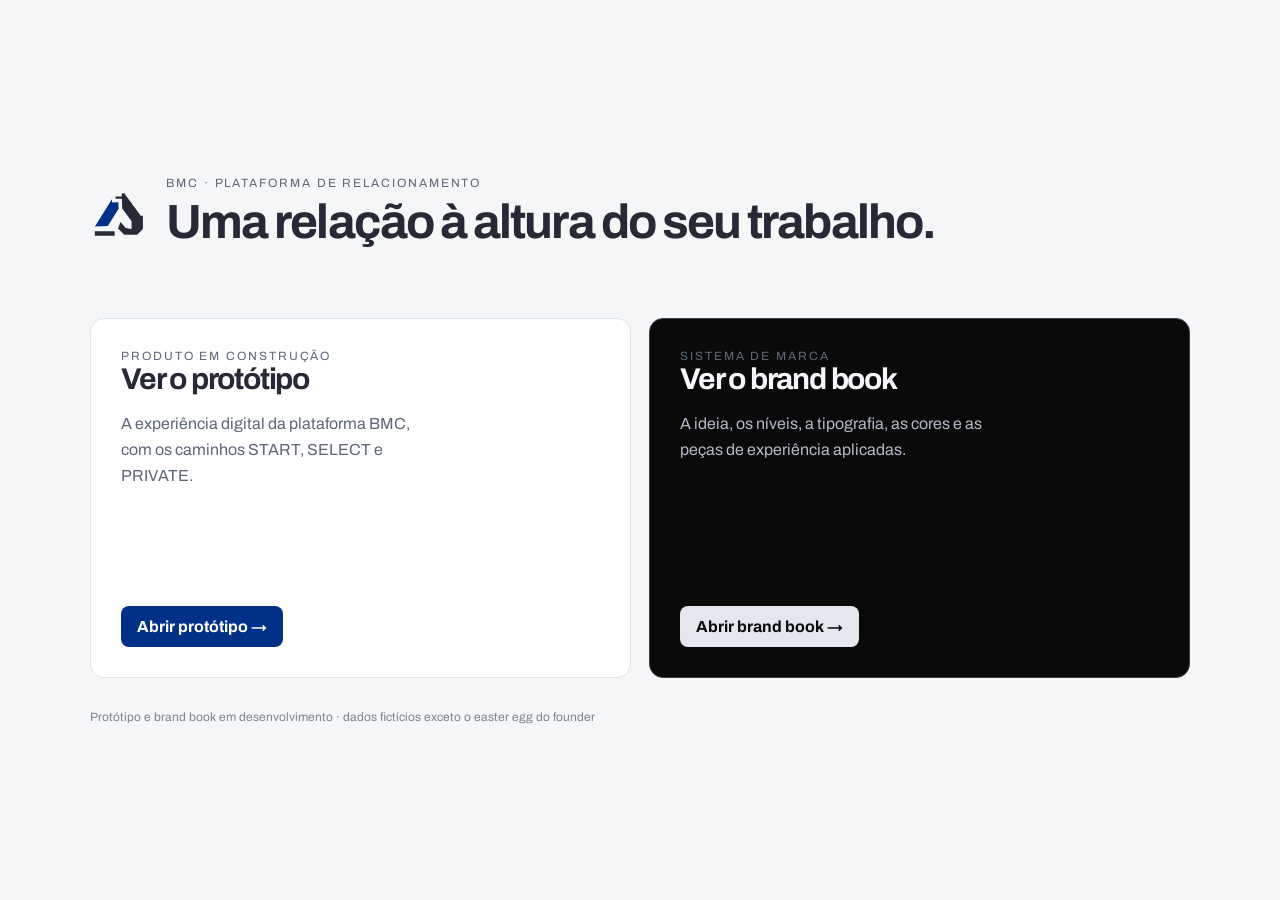
==== index.html @ 607b509d "Protótipo navegável e brand book público da plataforma BMC START · SELECT · PRIVATE Co-Authored-By: " ====
<!doctype html>
<html lang="pt-BR">
<head>
  <meta charset="utf-8"><meta name="viewport" content="width=device-width, initial-scale=1">
  <title>Plataforma de relacionamento BMC</title>
  <link rel="preconnect" href="https://fonts.googleapis.com"><link rel="preconnect" href="https://fonts.gstatic.com" crossorigin>
  <link href="https://fonts.googleapis.com/css2?family=Archivo:wdth,wght@62..125,400..800&display=swap" rel="stylesheet">
  <style>
    :root{font-family:Archivo,Arial,sans-serif;color:#272936;background:#f5f6f7}*{box-sizing:border-box}body{margin:0;min-width:0}main{min-height:100vh;display:grid;place-items:center;padding:32px}.wrap{width:min(1100px,100%)}.brand{display:flex;align-items:center;gap:18px;margin-bottom:72px}.brand img{width:58px;height:58px}.eyebrow{font-size:12px;letter-spacing:.16em;text-transform:uppercase;color:#5d6878}.brand h1{margin:8px 0 0;font-size:clamp(26px,4vw,48px);letter-spacing:-.04em;line-height:1.02}.cards{display:grid;grid-template-columns:repeat(2,minmax(0,1fr));gap:18px}.card{display:flex;flex-direction:column;justify-content:space-between;min-height:360px;padding:30px;border:1px solid #dfe4ea;border-radius:14px;background:#fff;transition:transform .2s ease,box-shadow .2s ease}.card:hover{transform:translateY(-4px);box-shadow:0 18px 40px #27293618}.card h2{margin:0;font-size:30px;letter-spacing:-.04em}.card p{max-width:34ch;color:#5d6878;line-height:1.6}.card a{align-self:flex-start;padding:12px 16px;border-radius:8px;background:#013088;color:#fff;text-decoration:none;font-weight:700}.card:nth-child(2){background:#0a0a0b;color:#f5f7fa;border-color:#3a3f47}.card:nth-child(2) p{color:#b2bac5}.card:nth-child(2) a{background:#e4e8ee;color:#0a0a0b}.footer{margin-top:32px;color:#7b8490;font-size:12px}
    @media(max-width:700px){main{padding:20px}.brand{margin-bottom:42px}.cards{grid-template-columns:1fr}.card{min-height:280px}}
  </style>
</head>
<body><main><div class="wrap">
  <div class="brand"><img src="brandbook/img/simbolo-leve-flat.svg" alt="Símbolo Encaixe na articulação"><div><div class="eyebrow">BMC · plataforma de relacionamento</div><h1>Uma relação à altura do seu trabalho.</h1></div></div>
  <section class="cards" aria-label="Entradas públicas"><article class="card"><div><div class="eyebrow">Produto em construção</div><h2>Ver o protótipo</h2><p>A experiência digital da plataforma BMC, com os caminhos START, SELECT e PRIVATE.</p></div><a href="prototipo/index.html">Abrir protótipo →</a></article><article class="card"><div><div class="eyebrow">Sistema de marca</div><h2>Ver o brand book</h2><p>A ideia, os níveis, a tipografia, as cores e as peças de experiência aplicadas.</p></div><a href="brandbook/index.html">Abrir brand book →</a></article></section>
  <div class="footer">Protótipo e brand book em desenvolvimento · dados fictícios exceto o easter egg do founder</div>
</div></main></body></html>
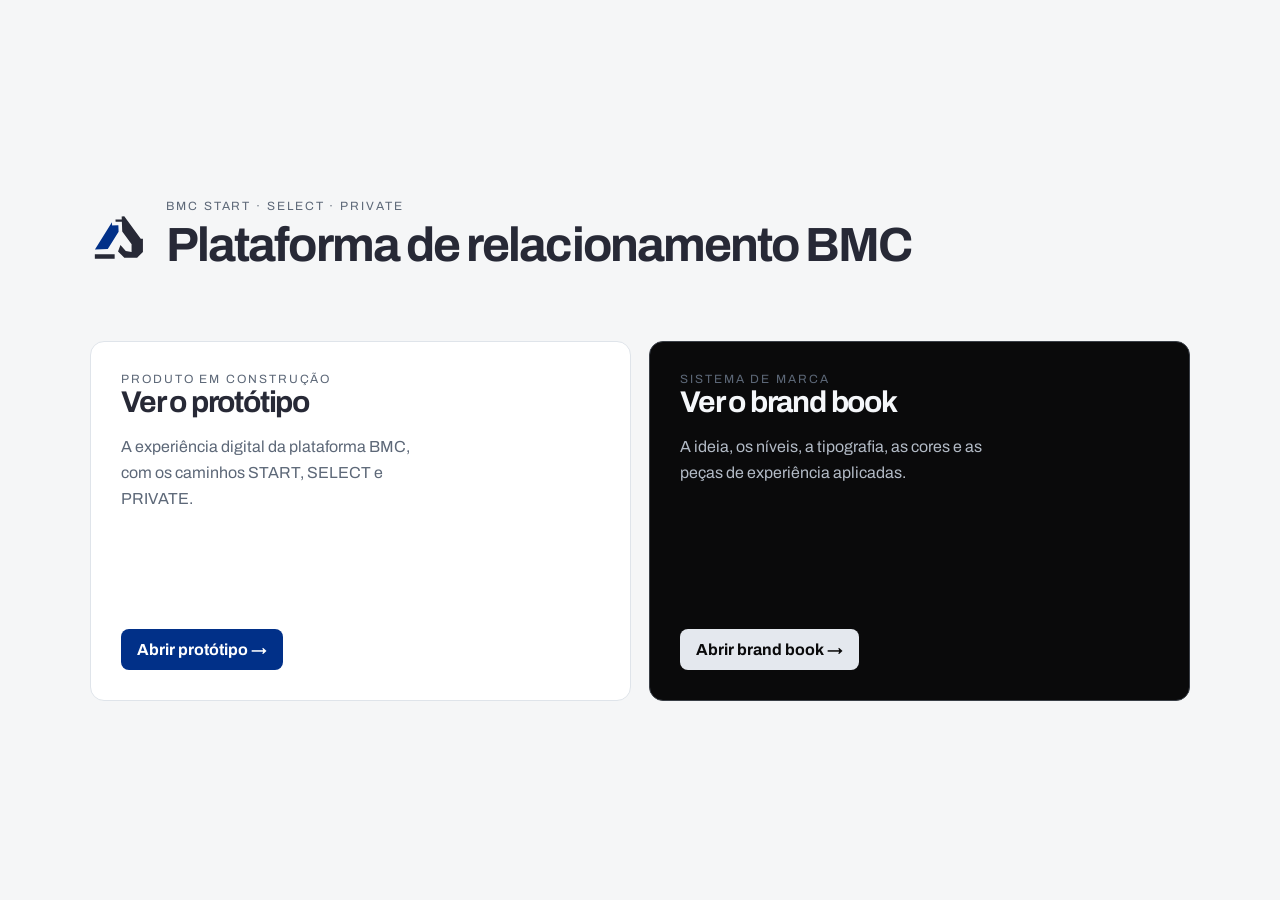
==== commit e348602d: "Versão final: mockups realistas por nível, caixa cartonada, brand book e protótipo finais Co-Authore" ====
--- a/index.html
+++ b/index.html
@@ -11,7 +11,6 @@
   </style>
 </head>
 <body><main><div class="wrap">
-  <div class="brand"><img src="brandbook/img/simbolo-leve-flat.svg" alt="Símbolo Encaixe na articulação"><div><div class="eyebrow">BMC · plataforma de relacionamento</div><h1>Uma relação à altura do seu trabalho.</h1></div></div>
+  <div class="brand"><img src="brandbook/img/simbolo-leve-flat.svg" alt="Símbolo Encaixe na articulação"><div><div class="eyebrow">BMC START · SELECT · PRIVATE</div><h1>Plataforma de relacionamento BMC</h1></div></div>
   <section class="cards" aria-label="Entradas públicas"><article class="card"><div><div class="eyebrow">Produto em construção</div><h2>Ver o protótipo</h2><p>A experiência digital da plataforma BMC, com os caminhos START, SELECT e PRIVATE.</p></div><a href="prototipo/index.html">Abrir protótipo →</a></article><article class="card"><div><div class="eyebrow">Sistema de marca</div><h2>Ver o brand book</h2><p>A ideia, os níveis, a tipografia, as cores e as peças de experiência aplicadas.</p></div><a href="brandbook/index.html">Abrir brand book →</a></article></section>
-  <div class="footer">Protótipo e brand book em desenvolvimento · dados fictícios exceto o easter egg do founder</div>
 </div></main></body></html>
